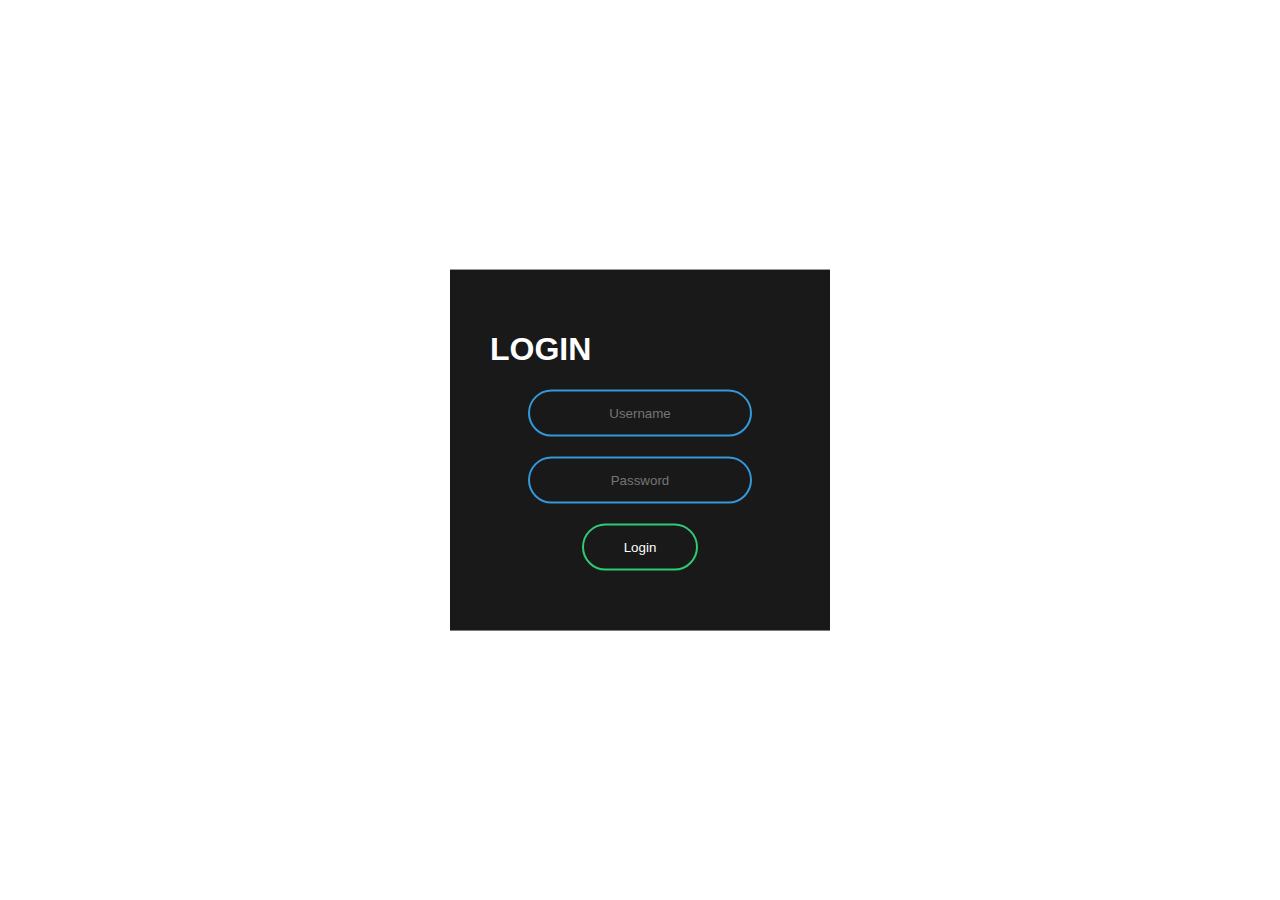
==== index.html @ 64c3e12f "Add files via upload" ====
<!DOCTYPE html>
<html lang="en" dir="ltr">
  <head>
    <meta charset="utf-8" />
    <title>LOGIN FORM</title>
    <link rel="stylesheet" type="text/css" href="style.css" />
    <link
      rel="stylesheet"
      href="https://cdnjs.cloudflare.com/ajax/libs/animate.css/4.1.1/animate.min.css"
    />
  </head>
  <body>
    <form class="box" action="index.html" method="post">
      <h1 class="" animate__animated animate__swing>Login</h1>
      <input type="Text" name="" placeholder="Username" />
      <input type="Password" name="" placeholder="Password" />
      <input type="Submit" name="" value="Login" />
    </form>
  </body>
</html>
---- style.css ----
body {
  margin: 0;
  padding: 0;
  font-family: sans-serif;
  background: url("https://images.unsplash.com/photo-1482015527294-7c8203fc9828?ixlib=rb-1.2.1&ixid=eyJhcHBfaWQiOjEyMDd9&auto=format&fit=crop&w=1350&q=80");
  background-repeat: no-repeat;
  background-attachment: fixed;
  background-position: center;
}
.box {
  width: 300px;
  padding: 40px;
  position: absolute;
  top: 50%;
  left: 50%;
  transform: translate(-50%, -50%);
  background: #191919;
  opacity: 1.0;
  color: white;
  text-transform: uppercase;
  font-weight: 500;
}
.box input[type="text"],
.box input[type="password"] {
  border: 0;
  background: none;
  display: block;
  margin: 20px auto;
  text-align: center;
  border: 2px solid #3498db;
  padding: 14px 10px;
  width: 200px;
  outline: none;
  color: white;
  border-radius: 24px;

  transition: 0.25s;
}
.box input[type="text"]:focus,
.box input[type="password"]:focus {
  width: 280px;
  border-color: #2ecc71;
}
.box input[type="submit"] {
  border: 0;
  background: none;
  display: block;
  margin: 20px auto;
  text-align: center;
  border: 2px solid #2ecc71;
  padding: 14px 40px;
  outline: none;
  color: white;
  border-radius: 24px;
  transition: 0.25s;
  cursor: pointer;
}
.box input[type="submit"]:hover {
  background: #2ecc71;
}
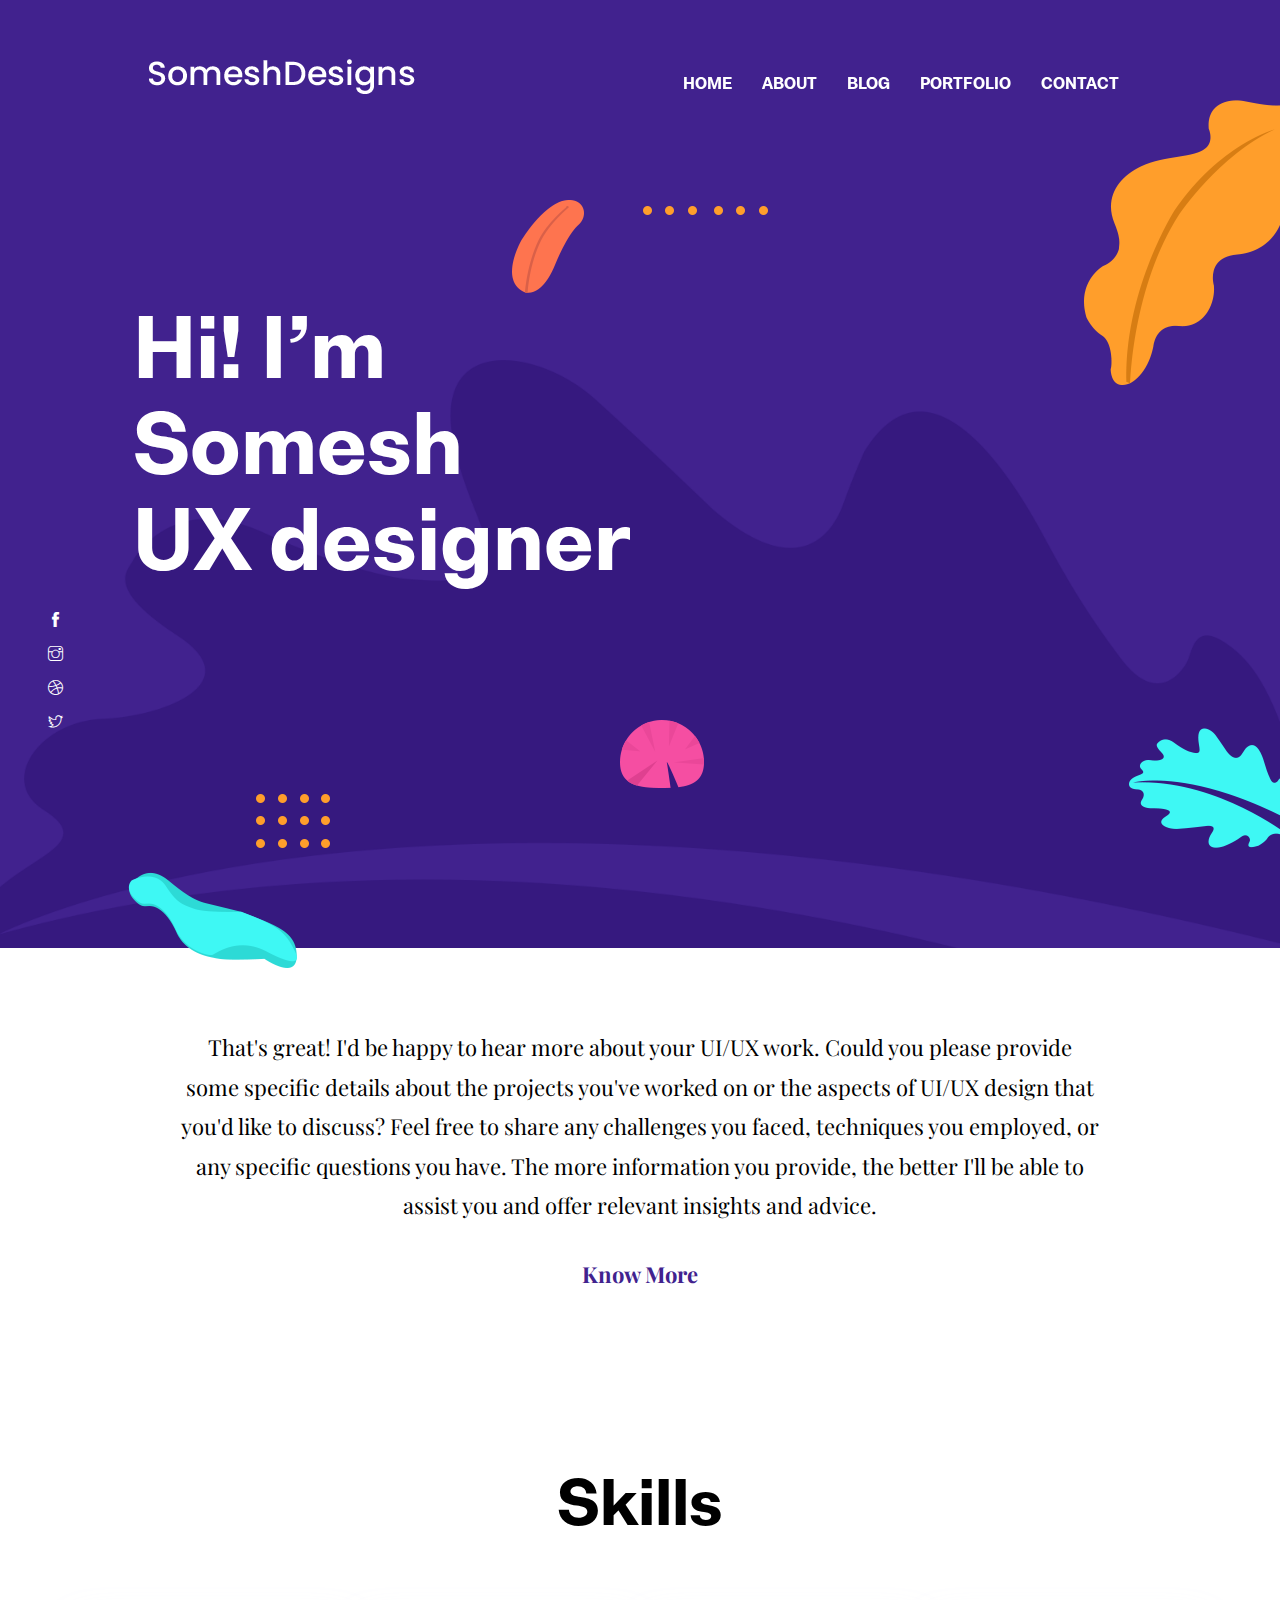
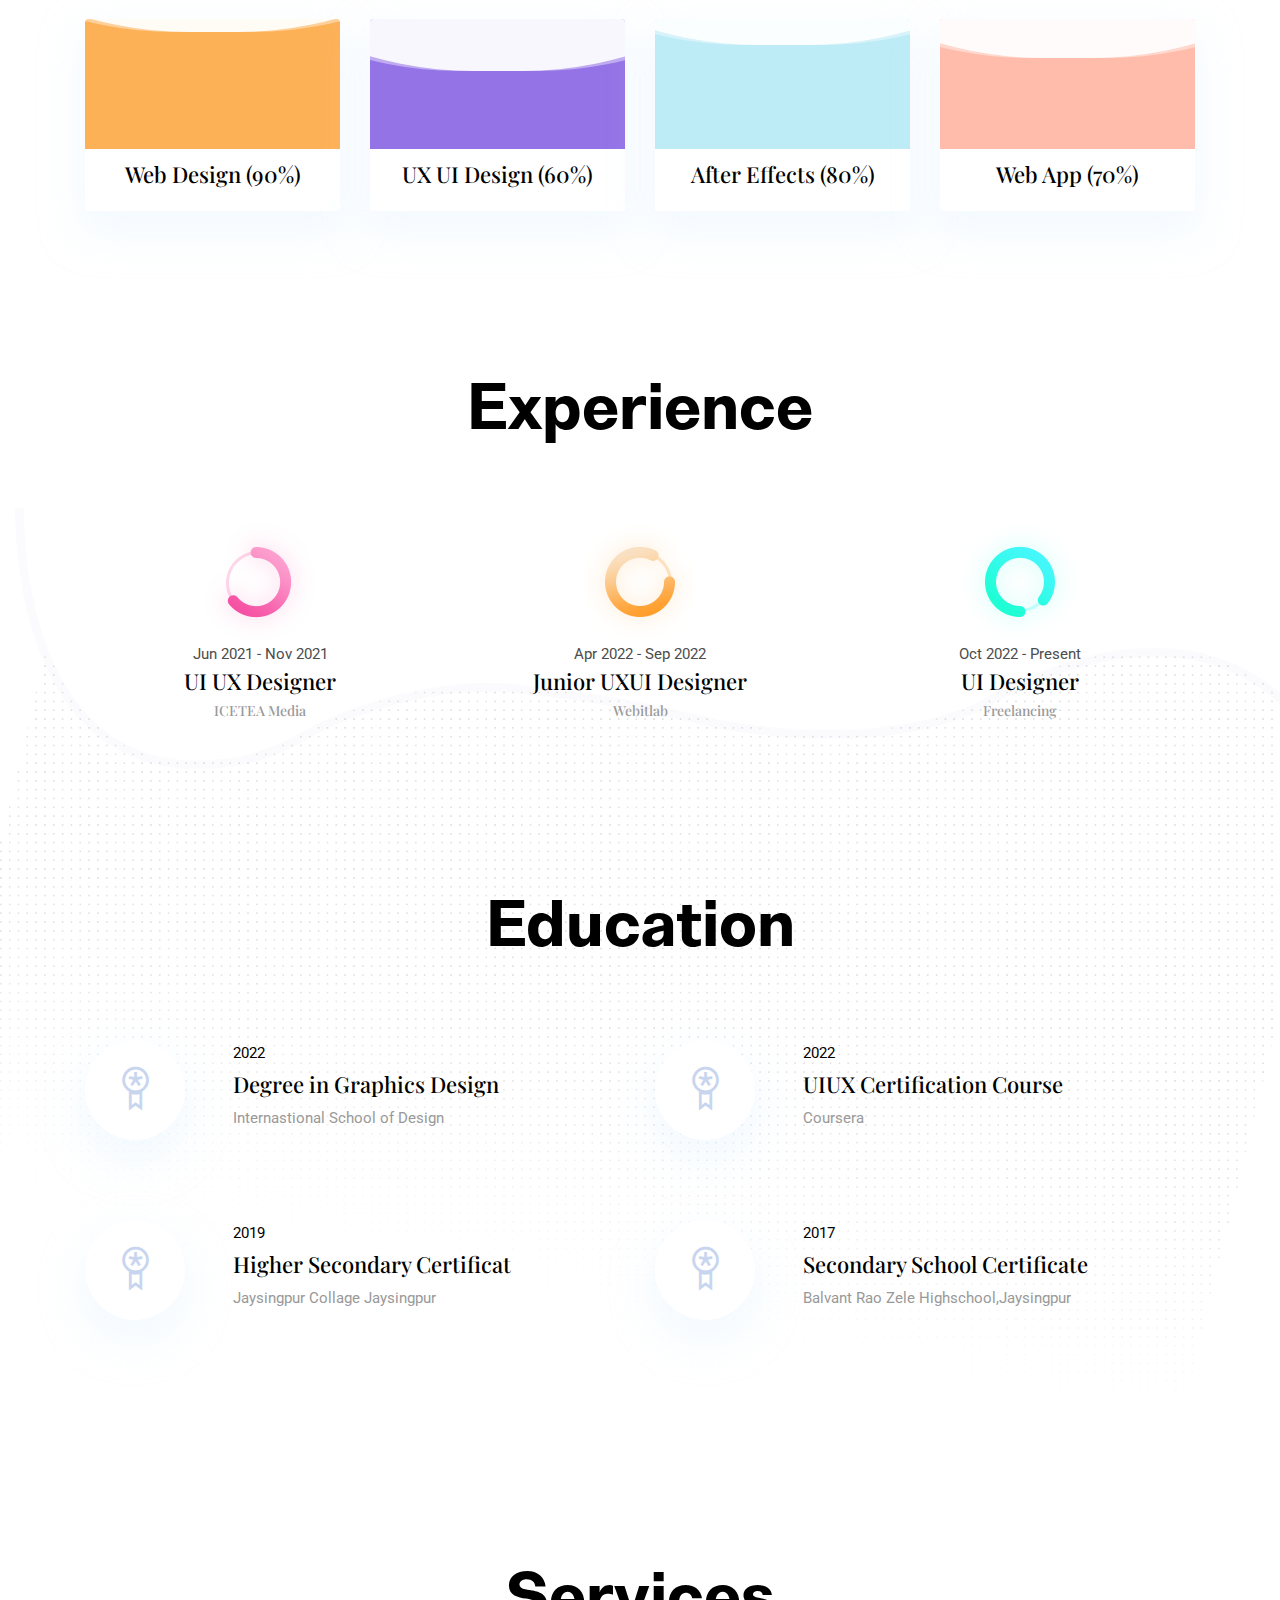
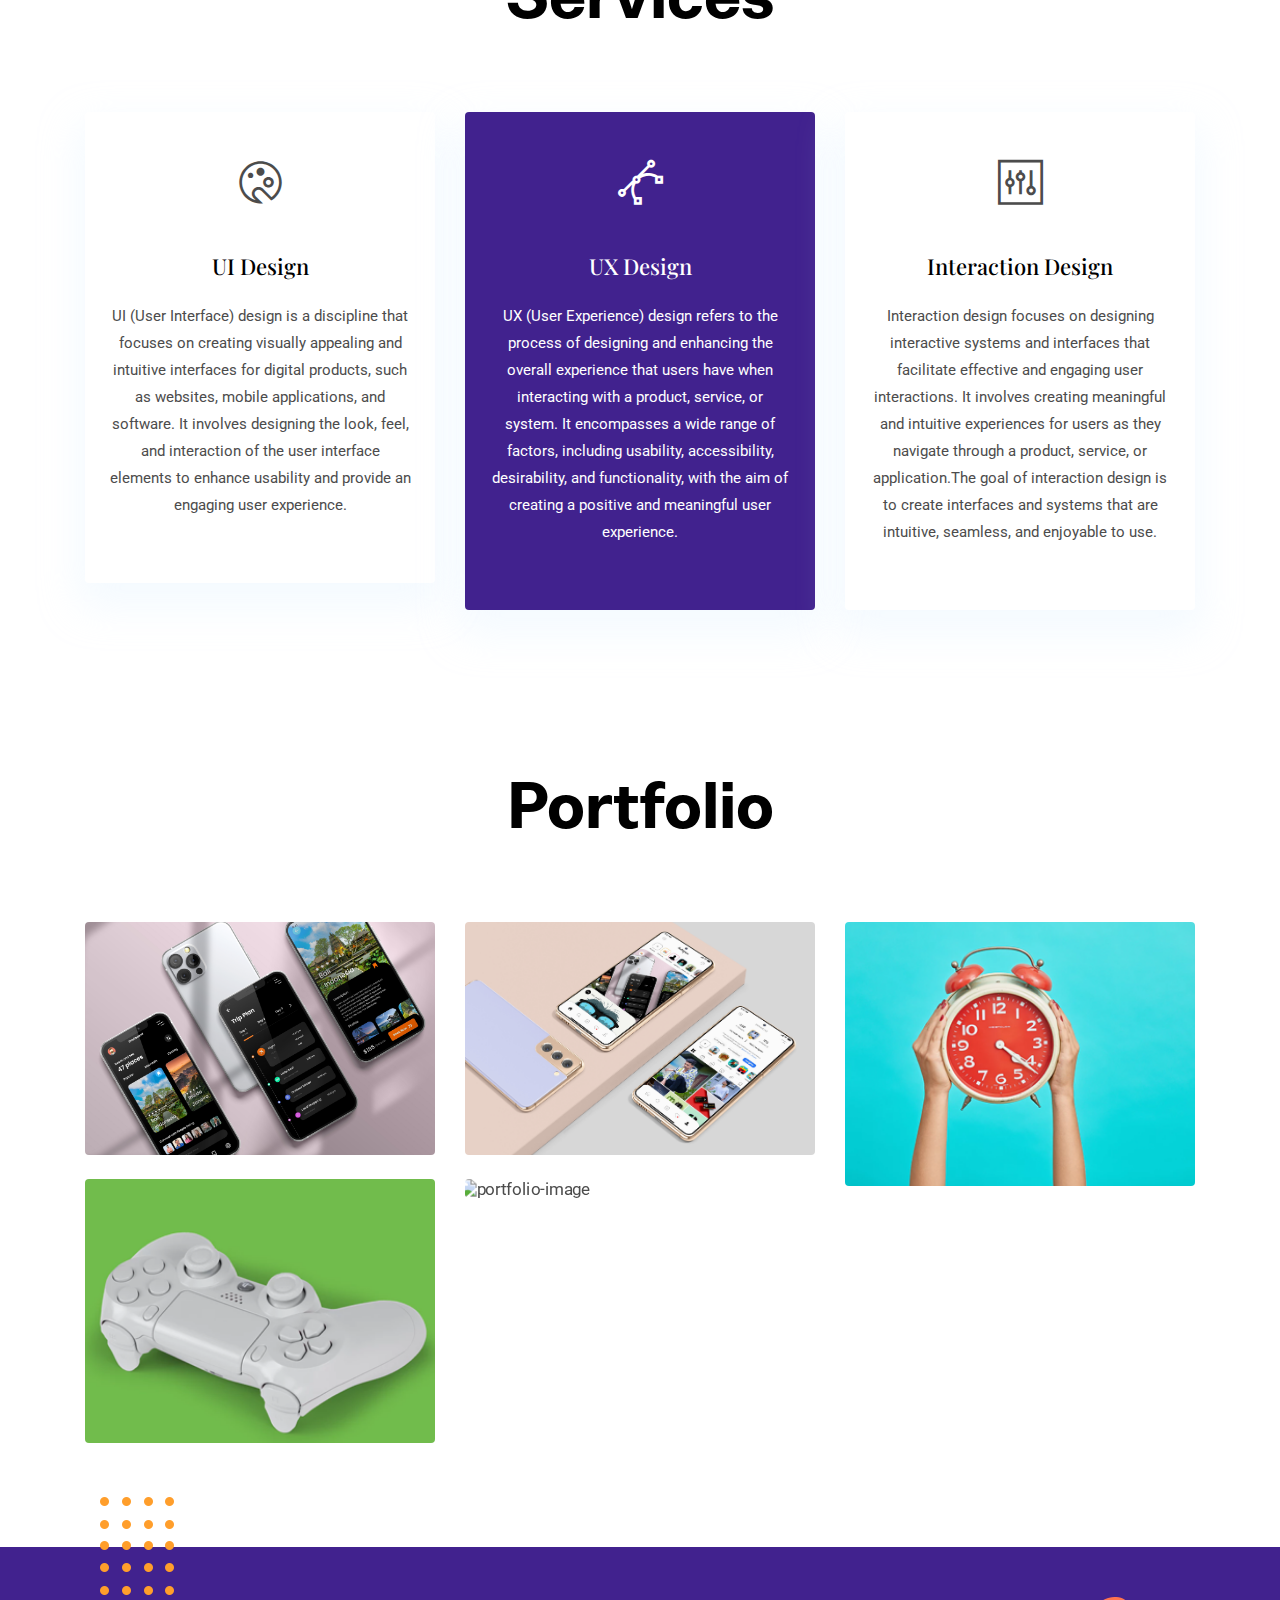
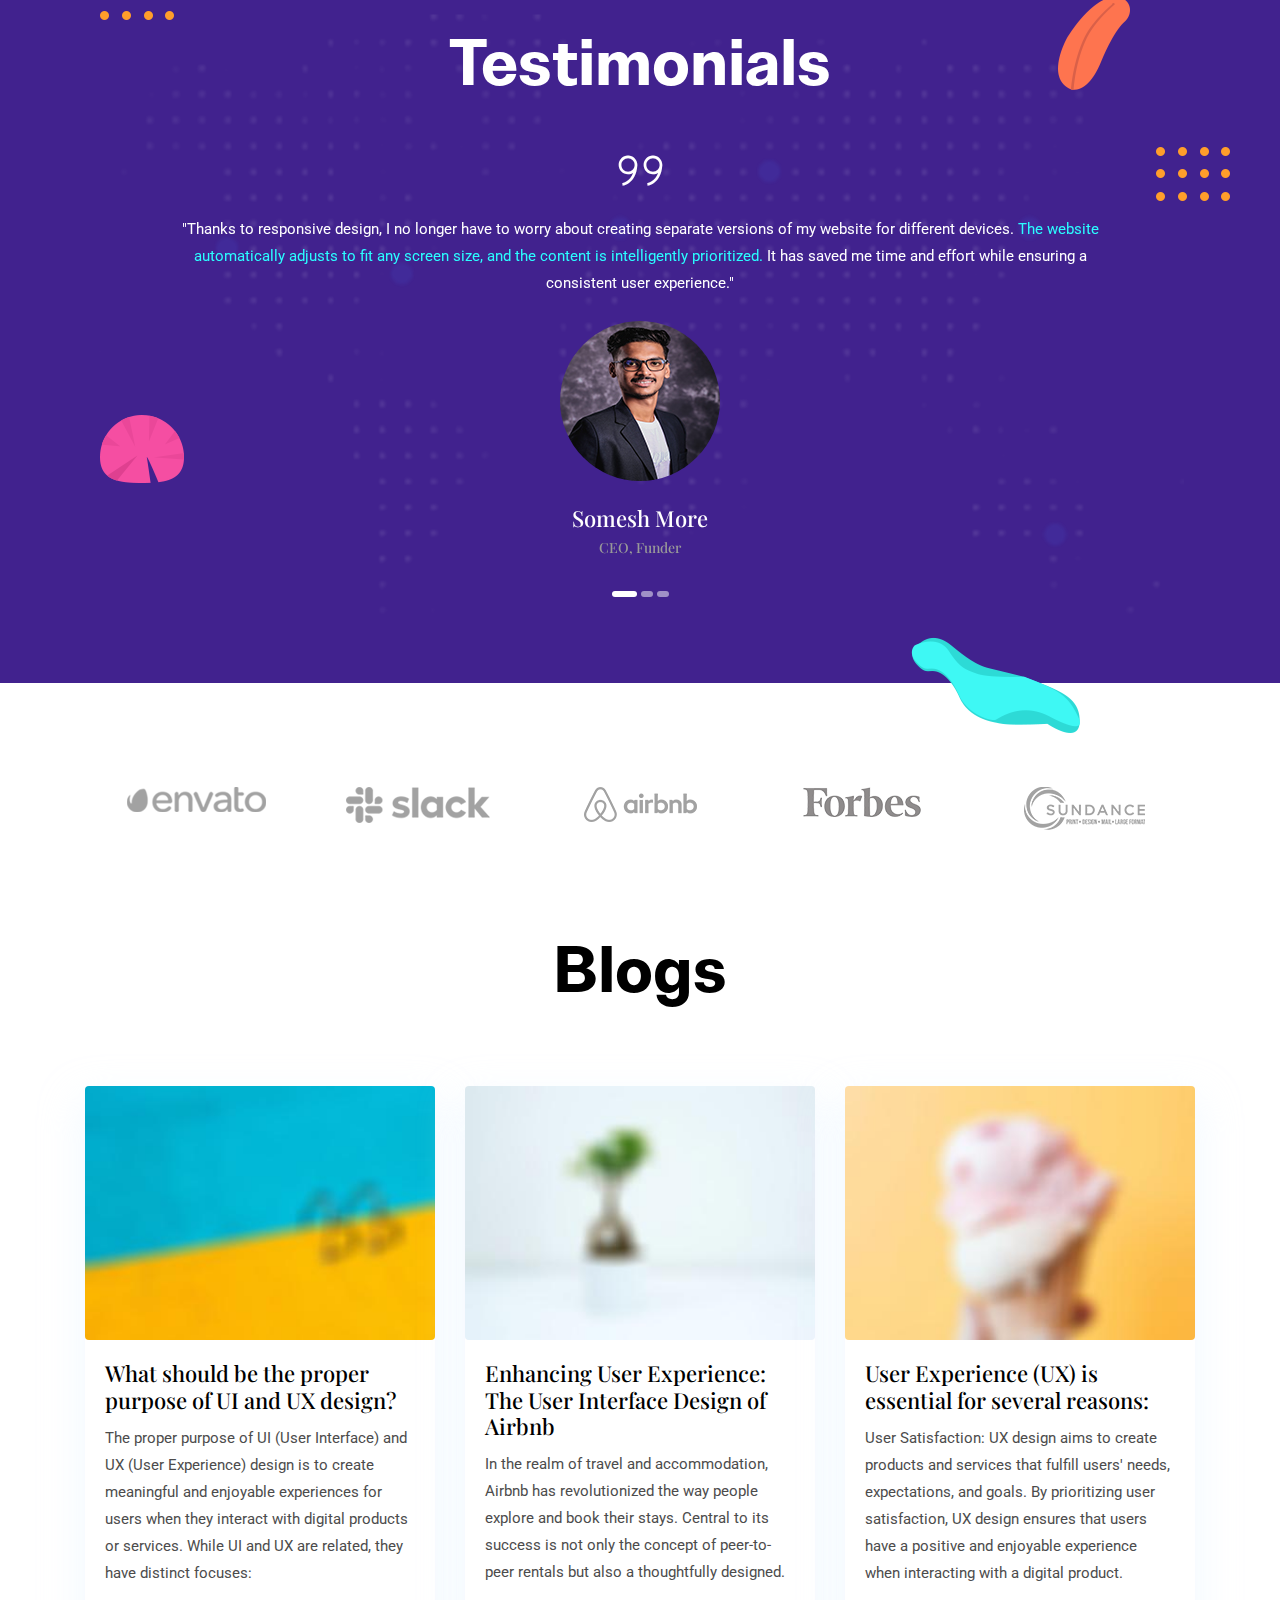
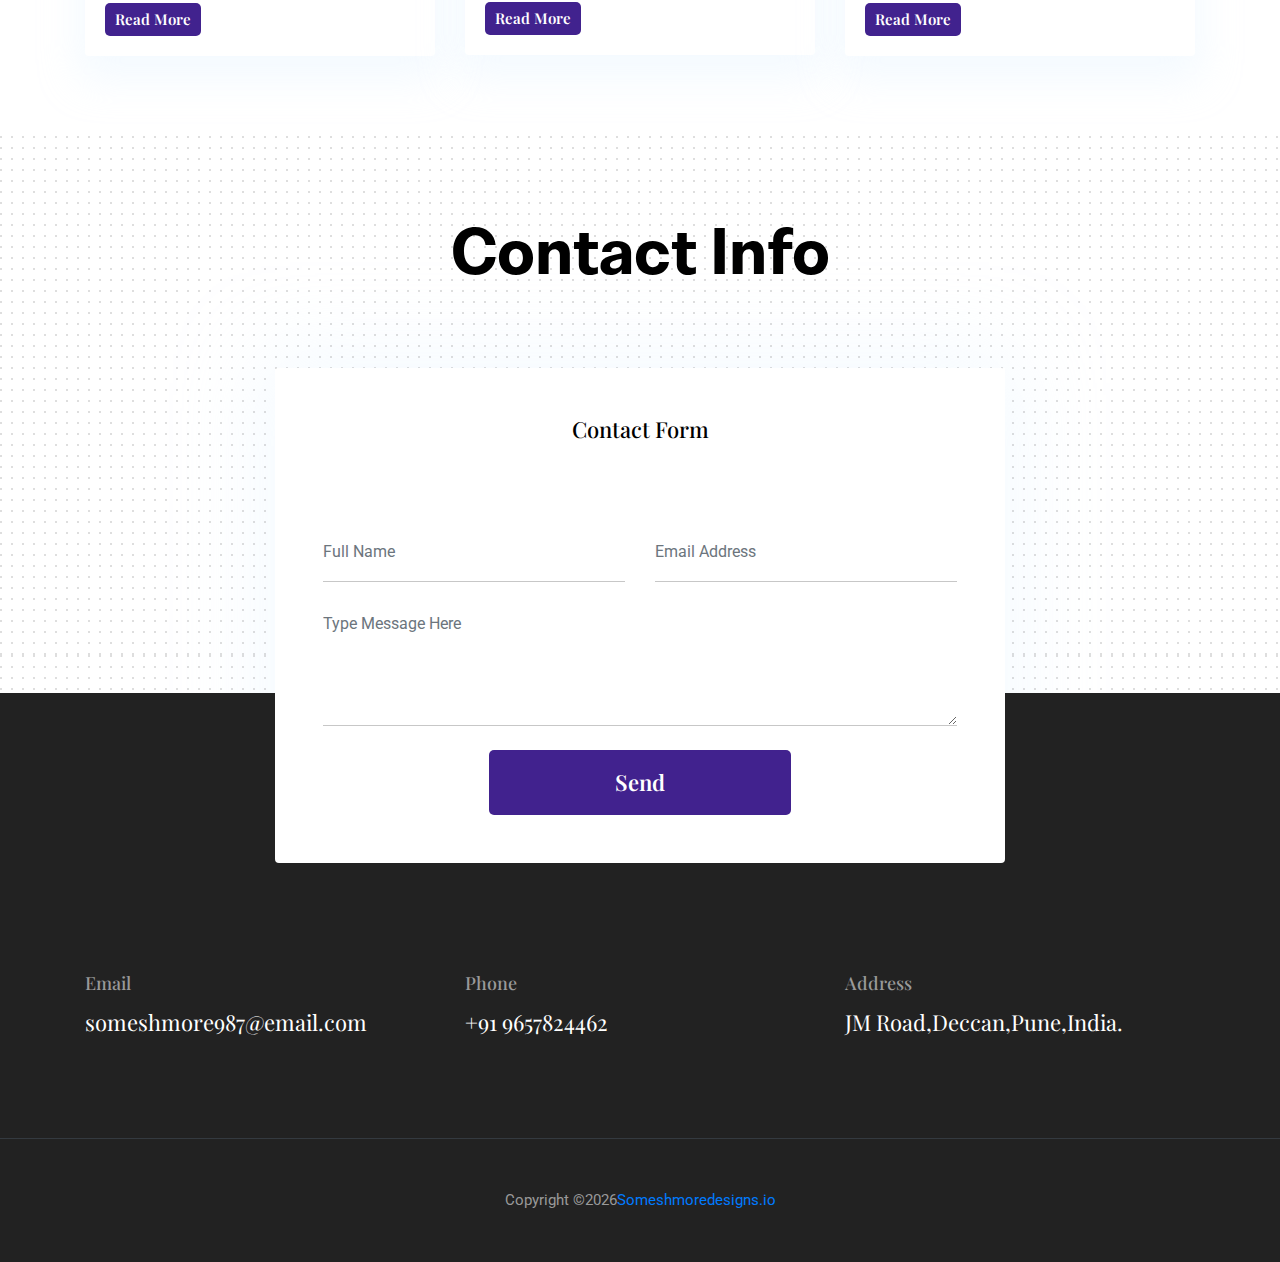
==== commit 85ab1211: "Add files via upload" ====
--- a/index.html
+++ b/index.html
@@ -1,20 +1,583 @@
-<!DOCTYPE html>
-<html lang="en" dir="ltr">
-  <head>
-    <meta charset="utf-8" />
-    <title>LOGIN FORM</title>
-    <link rel="stylesheet" type="text/css" href="style.css" />
-    <link
-      rel="stylesheet"
-      href="https://cdnjs.cloudflare.com/ajax/libs/animate.css/4.1.1/animate.min.css"
-    />
-  </head>
-  <body>
-    <form class="box" action="index.html" method="post">
-      <h1 class="" animate__animated animate__swing>Login</h1>
-      <input type="Text" name="" placeholder="Username" />
-      <input type="Password" name="" placeholder="Password" />
-      <input type="Submit" name="" value="Login" />
-    </form>
-  </body>
-</html>
+<!DOCTYPE html>
+<html lang="zxx">
+
+<head>
+  <meta charset="utf-8">
+  <title>Portfolio Template</title>
+
+  <!-- mobile responsive meta -->
+  <meta name="viewport" content="width=device-width, initial-scale=1">
+  <meta name="viewport" content="width=device-width, initial-scale=1, maximum-scale=1">
+  
+  <!-- ** Plugins Needed for the Project ** -->
+  <!-- Bootstrap -->
+  <link rel="stylesheet" href="plugins/bootstrap/bootstrap.min.css">
+  <!-- slick slider -->
+  <link rel="stylesheet" href="plugins/slick/slick.css">
+  <!-- themefy-icon -->
+  <link rel="stylesheet" href="plugins/themify-icons/themify-icons.css">
+
+  <!-- Main Stylesheet -->
+  <link href="css/style.css" rel="stylesheet">
+  
+  <!--Favicon-->
+  <link rel="shortcut icon" href="images/favicon.ico" type="image/x-icon">
+  <link rel="icon" href="images/favicon.ico" type="image/x-icon">
+
+</head>
+
+<body>
+  
+
+<header class="navigation fixed-top">
+  <nav class="navbar navbar-expand-lg navbar-dark">
+    <a class="navbar-brand font-tertiary h3" href="index.html"><img src="images/logo.png" alt="Myself"></a>
+    <button class="navbar-toggler" type="button" data-toggle="collapse" data-target="#navigation"
+      aria-controls="navigation" aria-expanded="false" aria-label="Toggle navigation">
+      <span class="navbar-toggler-icon"></span>
+    </button>
+
+    <div class="collapse navbar-collapse text-center" id="navigation">
+      <ul class="navbar-nav ml-auto">
+        <li class="nav-item active">
+          <a class="nav-link" href="index.html">Home</a>
+        </li>
+        <li class="nav-item">
+          <a class="nav-link" href="about.html">about</a>
+        </li>
+        <li class="nav-item">
+          <a class="nav-link" href="blog.html">Blog</a>
+        </li>
+        <li class="nav-item">
+          <a class="nav-link" href="portfolio.html">Portfolio</a>
+        </li>
+        <li class="nav-item">
+          <a class="nav-link" href="contact.html">Contact</a>
+        </li>
+      </ul>
+    </div>
+  </nav>
+</header>
+
+<!-- hero area -->
+<section class="hero-area bg-primary" id="parallax">
+  <div class="container">
+    <div class="row">
+      <div class="col-lg-11 mx-auto">
+        <h1 class="text-white font-tertiary">Hi! I’m <br> Somesh <br> UX designer</h1>
+      </div>
+    </div>
+  </div>
+  <div class="layer-bg w-100">
+    <img class="img-fluid w-100" src="images/illustrations/leaf-bg.png" alt="bg-shape">
+  </div>
+  <div class="layer" id="l2">
+    <img src="images/illustrations/dots-cyan.png" alt="bg-shape">
+  </div>
+  <div class="layer" id="l3">
+    <img src="images/illustrations/leaf-orange.png" alt="bg-shape">
+  </div>
+  <div class="layer" id="l4">
+    <img src="images/illustrations/dots-orange.png" alt="bg-shape">
+  </div>
+  <div class="layer" id="l5">
+    <img src="images/illustrations/leaf-yellow.png" alt="bg-shape">
+  </div>
+  <div class="layer" id="l6">
+    <img src="images/illustrations/leaf-cyan.png" alt="bg-shape">
+  </div>
+  <div class="layer" id="l7">
+    <img src="images/illustrations/dots-group-orange.png" alt="bg-shape">
+  </div>
+  <div class="layer" id="l8">
+    <img src="images/illustrations/leaf-pink-round.png" alt="bg-shape">
+  </div>
+  <div class="layer" id="l9">
+    <img src="images/illustrations/leaf-cyan-2.png" alt="bg-shape">
+  </div>
+  <!-- social icon -->
+  <ul class="list-unstyled ml-5 mt-3 position-relative zindex-1">
+    <li class="mb-3"><a class="text-white" href="#"><i class="ti-facebook"></i></a></li>
+    <li class="mb-3"><a class="text-white" href="#"><i class="ti-instagram"></i></a></li>
+    <li class="mb-3"><a class="text-white" href="#"><i class="ti-dribbble"></i></a></li>
+    <li class="mb-3"><a class="text-white" href="#"><i class="ti-twitter"></i></a></li>
+  </ul>
+  <!-- /social icon -->
+</section>
+<!-- /hero area -->
+
+<!-- about -->
+<section class="section">
+  <div class="container">
+    <div class="row">
+      <div class="col-lg-10 mx-auto text-center">
+        <p class="font-secondary paragraph-lg text-dark">That's great! I'd be happy to hear more about your UI/UX work. Could you please provide some specific details about
+          the projects you've worked on or the aspects of UI/UX design that you'd like to discuss? Feel free to share any challenges you faced, techniques you employed, or 
+          any specific questions you have. The more information you provide, the better I'll be able to assist you and offer relevant insights and advice.</p>
+        <a href="about.html" class="btn btn-transparent">know more</a>
+      </div>
+    </div>
+  </div>
+</section>
+<!-- /about -->
+
+<!-- skills -->
+<section class="section">
+  <div class="container">
+    <div class="row">
+      <div class="col-lg-12 text-center">
+        <h2 class="section-title">Skills</h2>
+      </div>
+      <div class="col-lg-3 col-sm-6 mb-4 mb-lg-0">
+        <div class="card shadow text-center">
+          <div class="position-relative rounded-top progress-wrapper" data-color="#fdb157">
+            <div class="wave" data-progress="90%"></div>
+          </div>
+          <div class="card-footer bg-white">
+            <h4 class="card-title">Web Design (90%)</h4>
+          </div>
+        </div>
+      </div>
+      <div class="col-lg-3 col-sm-6 mb-4 mb-lg-0">
+        <div class="card shadow text-center">
+          <div class="position-relative rounded-top progress-wrapper" data-color="#9473e6">
+            <div class="wave" data-progress="60%"></div>
+          </div>
+          <div class="card-footer bg-white">
+            <h4 class="card-title">UX UI Design (60%)</h4>
+          </div>
+        </div>
+      </div>
+      <div class="col-lg-3 col-sm-6 mb-4 mb-lg-0">
+        <div class="card shadow text-center">
+          <div class="position-relative rounded-top progress-wrapper" data-color="#bdecf6">
+            <div class="wave" data-progress="80%"></div>
+          </div>
+          <div class="card-footer bg-white">
+            <h4 class="card-title">After Effects (80%)</h4>
+          </div>
+        </div>
+      </div>
+      <div class="col-lg-3 col-sm-6 mb-4 mb-lg-0">
+        <div class="card shadow text-center">
+          <div class="position-relative rounded-top progress-wrapper" data-color="#ffbcaa">
+            <div class="wave" data-progress="70%"></div>
+          </div>
+          <div class="card-footer bg-white">
+            <h4 class="card-title">Web App (70%)</h4>
+          </div>
+        </div>
+      </div>
+    </div>
+  </div>
+</section>
+<!-- /skills -->
+
+<!-- experience -->
+<section class="section">
+  <div class="container">
+    <div class="row justify-content-around">
+      <div class="col-lg-12 text-center">
+        <h2 class="section-title">Experience</h2>
+      </div>
+      <div class="col-lg-3 col-md-4 text-center">
+        <img src="images/experience/icon-1.png" alt="icon">
+        <p class="mb-0">Jun 2021 - Nov 2021</p>
+        <h4>UI UX Designer</h4>
+        <h6 class="text-light">ICETEA Media</h6>
+      </div>
+      <div class="col-lg-3 col-md-4 text-center">
+        <img src="images/experience/icon-2.png" alt="icon">
+        <p class="mb-0">Apr 2022 - Sep 2022</p>
+        <h4>Junior UXUI Designer</h4>
+        <h6 class="text-light">Webitlab</h6>
+      </div>
+      <div class="col-lg-3 col-md-4 text-center">
+        <img src="images/experience/icon-3.png" alt="icon">
+        <p class="mb-0">Oct 2022 - Present</p>
+        <h4>UI Designer</h4>
+        <h6 class="text-light">Freelancing</h6>
+      </div>
+    </div>
+  </div>
+</section>
+<!-- ./experience -->
+
+<!-- education -->
+<section class="section position-relative">
+  <div class="container">
+    <div class="row">
+      <div class="col-lg-12 text-center">
+        <h2 class="section-title">Education</h2>
+      </div>
+      <div class="col-lg-6 col-md-6 mb-80">
+        <div class="d-flex">
+          <div class="mr-lg-5 mr-3">
+            <i class="ti-medall icon icon-light icon-bg bg-white shadow rounded-circle d-block"></i>
+          </div>
+          <div>
+            <p class="text-dark mb-1">2022</p>
+            <h4>Degree in Graphics Design</h4>
+            <p class="mb-0 text-light">Internastional School of Design</p>
+          </div>
+        </div>
+      </div>
+      <div class="col-lg-6 col-md-6 mb-80">
+        <div class="d-flex">
+          <div class="mr-lg-5 mr-3">
+            <i class="ti-medall icon icon-light icon-bg bg-white shadow rounded-circle d-block"></i>
+          </div>
+          <div>
+            <p class="text-dark mb-1">2022</p>
+            <h4>UIUX Certification Course </h4>
+            <p class="mb-0 text-light">Coursera</p>
+          </div>
+        </div>
+      </div>
+      <div class="col-lg-6 col-md-6 mb-80">
+        <div class="d-flex">
+          <div class="mr-lg-5 mr-3">
+            <i class="ti-medall icon icon-light icon-bg bg-white shadow rounded-circle d-block"></i>
+          </div>
+          <div>
+            <p class="text-dark mb-1">2019</p>
+            <h4>Higher Secondary Certificat</h4>
+            <p class="mb-0 text-light">Jaysingpur Collage Jaysingpur</p>
+          </div>
+        </div>
+      </div>
+      <div class="col-lg-6 col-md-6 mb-80">
+        <div class="d-flex">
+          <div class="mr-lg-5 mr-3">
+            <i class="ti-medall icon icon-light icon-bg bg-white shadow rounded-circle d-block"></i>
+          </div>
+          <div>
+            <p class="text-dark mb-1">2017</p>
+            <h4>Secondary School Certificate</h4>
+            <p class="mb-0 text-light">Balvant Rao Zele Highschool,Jaysingpur</p>
+          </div>
+        </div>
+      </div>
+    </div>
+  </div>
+  <!-- bg image -->
+  <img class="img-fluid edu-bg-image w-100" src="images/backgrounds/education-bg.png" alt="bg-image">
+</section>
+<!-- /education -->
+
+<!-- services -->
+<section class="section">
+  <div class="container">
+    <div class="row">
+      <div class="col-12 text-center">
+        <h2 class="section-title">Services</h2>
+      </div>
+      <div class="col-md-4 mb-4 mb-md-0">
+        <div class="card hover-shadow shadow">
+          <div class="card-body text-center px-4 py-5">
+            <i class="ti-palette icon mb-5 d-inline-block"></i>
+            <h4 class="mb-4">UI Design</h4>
+            <p>UI (User Interface) design is a discipline that focuses on creating visually appealing and intuitive
+              interfaces for digital products, such as websites, mobile applications, and software. It involves designing 
+              the look, feel, and interaction of the user interface elements to enhance usability and provide an engaging user experience.</p>
+          </div>
+        </div>
+      </div>
+      <div class="col-md-4 mb-4 mb-md-0">
+        <div class="card active-bg-primary hover-shadow shadow">
+          <div class="card-body text-center px-4 py-5">
+            <i class="ti-vector icon mb-5 d-inline-block"></i>
+            <h4 class="mb-4">UX Design</h4>
+            <p>UX (User Experience) design refers to the process of designing and enhancing the overall experience that users have when interacting with 
+              a product, service, or system. It encompasses a wide range of factors, including usability, accessibility, desirability, and functionality, 
+              with the aim of creating a positive and meaningful user experience.</p>
+          </div>
+        </div>
+      </div>
+      <div class="col-md-4 mb-4 mb-md-0">
+        <div class="card hover-shadow shadow">
+          <div class="card-body text-center px-4 py-5">
+            <i class="ti-panel icon mb-5 d-inline-block"></i>
+            <h4 class="mb-4">Interaction Design</h4>
+            <p>Interaction design focuses on designing interactive systems and interfaces that facilitate effective and engaging user interactions. 
+              It involves creating meaningful and intuitive experiences for users as they navigate through a product, service, or application.The goal of 
+              interaction design is to create interfaces and systems that are intuitive, seamless, and enjoyable to use.</p>
+          </div>
+        </div>
+      </div>
+    </div>
+  </div>
+</section>
+<!-- /services -->
+
+<!-- portfolio -->
+<section class="section">
+  <div class="container">
+    <div class="row">
+      <div class="col-12 text-center">
+        <h2 class="section-title">Portfolio</h2>
+      </div>
+    </div>
+    <div class="row shuffle-wrapper">
+      <div class="col-lg-4 col-6 mb-4 shuffle-item">
+        <div class="position-relative rounded hover-wrapper">
+          <img src="images/portfolio/1.jpg" alt="portfolio-image" class="img-fluid rounded w-100">
+          <div class="hover-overlay">
+            <div class="hover-content">
+              <a class="btn btn-light btn-sm" href="project-single.html">view project</a>
+            </div>
+          </div>
+        </div>
+      </div>
+      <div class="col-lg-4 col-6 mb-4 shuffle-item">
+        <div class="position-relative rounded hover-wrapper">
+          <img src="images/portfolio/2.jpg" alt="portfolio-image" class="img-fluid rounded w-100">
+          <div class="hover-overlay">
+            <div class="hover-content">
+              <a class="btn btn-light btn-sm" href="project-single.html">view project</a>
+            </div>
+          </div>
+        </div>
+      </div>
+      <div class="col-lg-4 col-6 mb-4 shuffle-item">
+        <div class="position-relative rounded hover-wrapper">
+          <img src="images/portfolio/item-3.png" alt="portfolio-image" class="img-fluid rounded w-100">
+          <div class="hover-overlay">
+            <div class="hover-content">
+              <a class="btn btn-light btn-sm" href="project-single.html">view project</a>
+            </div>
+          </div>
+        </div>
+      </div>
+      <div class="col-lg-4 col-6 mb-4 shuffle-item">
+        <div class="position-relative rounded hover-wrapper">
+          <img src="images/portfolio/item-4.png" alt="portfolio-image" class="img-fluid rounded w-100">
+          <div class="hover-overlay">
+            <div class="hover-content">
+              <a class="btn btn-light btn-sm" href="project-single.html">view project</a>
+            </div>
+          </div>
+        </div>
+      </div>
+      <div class="col-lg-4 col-6 mb-4 shuffle-item">
+        <div class="position-relative rounded hover-wrapper">
+          <img src="images/portfolio/5.jpg" alt="portfolio-image" class="img-fluid rounded w-100">
+          <div class="hover-overlay">
+            <div class="hover-content">
+              <a class="btn btn-light btn-sm" href="project-single.html">view project</a>
+            </div>
+          </div>
+        </div>
+      </div>
+    </div>
+  </div>
+</section>
+<!-- /portfolio -->
+
+<!-- testimonial -->
+<section class="section bg-primary position-relative testimonial-bg-shapes">
+  <div class="container">
+    <div class="row">
+      <div class="col-12 text-center">
+        <h2 class="section-title text-white mb-5">Testimonials</h2>
+      </div>
+      <div class="col-lg-10 mx-auto testimonial-slider">
+        <!-- slider-item -->
+        <div class="text-center testimonial-content">
+          <i class="ti-quote-right text-white icon mb-4 d-inline-block"></i>
+          <p class="text-white mb-4">"Thanks to responsive design, I no longer have to worry about creating separate versions of my website for different devices. <strong>The website
+            automatically adjusts to fit any screen size, and the content is intelligently prioritized.</strong> It has saved me time and effort while ensuring a consistent user experience."</p>
+          <img class="img-fluid rounded-circle mb-4 d-inline-block" src="images/testimonial/123.jpg"
+            alt="client-image">
+          <h4 class="text-white">Somesh More</h4>
+          <h6 class="text-light mb-4">CEO, Funder</h6>
+        </div>
+        <!-- slider-item -->
+        <div class="text-center testimonial-content">
+          <i class="ti-quote-right text-white icon mb-4 d-inline-block"></i>
+          <p class="text-white mb-4">"Thanks to responsive design, I no longer have to worry about creating separate versions of my website for different devices.
+             <strong>The website
+              automatically adjusts to fit any screen size, and the content is intelligently prioritized.</strong> It has saved me time and effort while ensuring a
+              consistent user experience."</p>
+          <img class="img-fluid rounded-circle mb-4 d-inline-block" src="images/testimonial/123.jpg"
+            alt="client-image">
+          <h4 class="text-white">Somesh More</h4>
+          <h6 class="text-light mb-4">CEO, Funder</h6>
+        </div>
+        <!-- slider-item -->
+        <div class="text-center testimonial-content">
+          <i class="ti-quote-right text-white icon mb-4 d-inline-block"></i>
+          <p class="text-white mb-4">"Thanks to responsive design, I no longer have to worry about creating separate versions of my website for different devices. 
+            <strong>The website
+              automatically adjusts to fit any screen size, and the content is intelligently prioritized.</strong>It has saved me time and effort while ensuring a
+              consistent user experience."</p>
+          <img class="img-fluid rounded-circle mb-4 d-inline-block" src="images/testimonial/123.jpg"
+            alt="client-image">
+          <h4 class="text-white">Somesh More</h4>
+          <h6 class="text-light mb-4">CEO, Funder</h6>
+        </div>
+      </div>
+    </div>
+  </div>
+  <!-- bg shapes -->
+  <img src="images/backgrounds/map.png" alt="map" class="img-fluid bg-map">
+  <img src="images/illustrations/dots-group-v.png" alt="bg-shape" class="img-fluid bg-shape-1">
+  <img src="images/illustrations/leaf-orange.png" alt="bg-shape" class="img-fluid bg-shape-2">
+  <img src="images/illustrations/dots-group-sm.png" alt="bg-shape" class="img-fluid bg-shape-3">
+  <img src="images/illustrations/leaf-pink-round.png" alt="bg-shape" class="img-fluid bg-shape-4">
+  <img src="images/illustrations/leaf-cyan.png" alt="bg-shape" class="img-fluid bg-shape-5">
+</section>
+<!-- /testimonial -->
+
+<!-- client logo slider -->
+<section class="section pb-0">
+  <div class="container">
+    <div class="client-logo-slider d-flex align-items-center">
+      <a href="#" class="text-center d-block outline-0 p-4"><img class="d-unset img-fluid"
+          src="images/clients-logo/client-logo-1.png" alt="client-logo"></a>
+      <a href="#" class="text-center d-block outline-0 p-4"><img class="d-unset img-fluid"
+          src="images/clients-logo/client-logo-2.png" alt="client-logo"></a>
+      <a href="#" class="text-center d-block outline-0 p-4"><img class="d-unset img-fluid"
+          src="images/clients-logo/client-logo-3.png" alt="client-logo"></a>
+      <a href="#" class="text-center d-block outline-0 p-4"><img class="d-unset img-fluid"
+          src="images/clients-logo/client-logo-4.png" alt="client-logo"></a>
+      <a href="#" class="text-center d-block outline-0 p-4"><img class="d-unset img-fluid"
+          src="images/clients-logo/client-logo-5.png" alt="client-logo"></a>
+      <a href="#" class="text-center d-block outline-0 p-4"><img class="d-unset img-fluid"
+          src="images/clients-logo/client-logo-1.png" alt="client-logo"></a>
+      <a href="#" class="text-center d-block outline-0 p-4"><img class="d-unset img-fluid"
+          src="images/clients-logo/client-logo-2.png" alt="client-logo"></a>
+      <a href="#" class="text-center d-block outline-0 p-4"><img class="d-unset img-fluid"
+          src="images/clients-logo/client-logo-3.png" alt="client-logo"></a>
+      <a href="#" class="text-center d-block outline-0 p-4"><img class="d-unset img-fluid"
+          src="images/clients-logo/client-logo-4.png" alt="client-logo"></a>
+      <a href="#" class="text-center d-block outline-0 p-4"><img class="d-unset img-fluid"
+          src="images/clients-logo/client-logo-5.png" alt="client-logo"></a>
+    </div>
+  </div>
+</section>
+<!-- /client logo slider -->
+
+<!-- blog -->
+<section class="section">
+  <div class="container">
+    <div class="row">
+      <div class="col-12 text-center">
+        <h2 class="section-title">Blogs</h2>
+      </div>
+      <div class="col-lg-4 col-sm-6 mb-4 mb-lg-0">
+        <article class="card shadow">
+          <img class="rounded card-img-top" src="images/blog/post-3.jpg" alt="post-thumb">
+          <div class="card-body">
+            <h4 class="card-title"><a class="text-dark" href="blog-single.html">What should be the proper purpose of UI and UX design?</a>
+            </h4>
+            <p class="cars-text">The proper purpose of UI (User Interface) and UX (User Experience) design is to create meaningful and enjoyable
+              experiences for users when they interact with digital products or services. While UI and UX are related, they have distinct focuses:</p>
+            <a href="blog-single.html" class="btn btn-xs btn-primary">Read More</a>
+          </div>
+        </article>
+      </div>
+      <div class="col-lg-4 col-sm-6 mb-4 mb-lg-0">
+        <article class="card shadow">
+          <img class="rounded card-img-top" src="images/blog/post-4.jpg" alt="post-thumb">
+          <div class="card-body">
+            <h4 class="card-title"><a class="text-dark" href="blog-single.html">Enhancing User Experience: The User Interface Design of Airbnb</a>
+            </h4>
+            <p class="cars-text">In the realm of travel and accommodation, Airbnb has revolutionized the way people explore and book their stays.
+              Central to its success is not only the concept of peer-to-peer rentals but also a thoughtfully designed.</p>
+            <a href="blog-single.html" class="btn btn-xs btn-primary">Read More</a>
+          </div>
+        </article>
+      </div>
+      <div class="col-lg-4 col-sm-6 mb-4 mb-lg-0">
+        <article class="card shadow">
+          <img class="rounded card-img-top" src="images/blog/post-2.jpg" alt="post-thumb">
+          <div class="card-body">
+            <h4 class="card-title"><a class="text-dark" href="blog-single.html">User Experience (UX) is essential for several reasons:</a>
+            </h4>
+            <p class="cars-text">User Satisfaction: UX design aims to create products and services that fulfill users' needs, expectations,
+              and goals. By prioritizing user satisfaction, UX design ensures that users have a positive and enjoyable experience when interacting with a digital product.</p>
+            <a href="blog-single.html" class="btn btn-xs btn-primary">Read More</a>
+          </div>
+        </article>
+      </div>
+    </div>
+  </div>
+</section>
+<!-- /blog -->
+
+<!-- contact -->
+<section class="section section-on-footer" data-background="images/backgrounds/bg-dots.png">
+  <div class="container">
+    <div class="row">
+      <div class="col-12 text-center">
+        <h2 class="section-title">Contact Info</h2>
+      </div>
+      <div class="col-lg-8 mx-auto">
+        <div class="bg-white rounded text-center p-5 shadow-down">
+          <h4 class="mb-80">Contact Form</h4>
+          <form action="#" class="row">
+            <div class="col-md-6">
+              <input type="text" id="name" name="name" placeholder="Full Name" class="form-control px-0 mb-4">
+            </div>
+            <div class="col-md-6">
+              <input type="email" id="email" name="email" placeholder="Email Address" class="form-control px-0 mb-4">
+            </div>
+            <div class="col-12">
+              <textarea name="message" id="message" class="form-control px-0 mb-4"
+                placeholder="Type Message Here"></textarea>
+            </div>
+            <div class="col-lg-6 col-10 mx-auto">
+              <button class="btn btn-primary w-100">send</button>
+            </div>
+          </form>
+        </div>
+      </div>
+    </div>
+  </div>
+</section>
+<!-- /contact -->
+
+<!-- footer -->
+<footer class="bg-dark footer-section">
+  <div class="section">
+    <div class="container">
+      <div class="row">
+        <div class="col-md-4">
+          <h5 class="text-light">Email</h5>
+          <p class="text-white paragraph-lg font-secondary">someshmore987@email.com</p>
+        </div>
+        <div class="col-md-4">
+          <h5 class="text-light">Phone</h5>
+          <p class="text-white paragraph-lg font-secondary">+91 9657824462</p>
+        </div>
+        <div class="col-md-4">
+          <h5 class="text-light">Address</h5>
+          <p class="text-white paragraph-lg font-secondary">JM Road,Deccan,Pune,India.</p>
+        </div>
+      </div>
+    </div>
+  </div>
+  <div class="border-top text-center border-dark py-5">
+    <p class="mb-0 text-light">Copyright ©<script>
+        var CurrentYear = new Date().getFullYear()
+        document.write(CurrentYear)
+      </script><a href="Someshmoredesigns.io">Someshmoredesigns.io</a></p>
+  </div>
+</footer>
+<!-- /footer -->
+
+<!-- jQuery -->
+<script src="plugins/jQuery/jquery.min.js"></script>
+<!-- Bootstrap JS -->
+<script src="plugins/bootstrap/bootstrap.min.js"></script>
+<!-- slick slider -->
+<script src="plugins/slick/slick.min.js"></script>
+<!-- filter -->
+<script src="plugins/shuffle/shuffle.min.js"></script>
+
+<!-- Main Script -->
+<script src="js/script.js"></script>
+
+</body>
+</html>--- a/plugins/themify-icons/themify-icons.css
+++ b/plugins/themify-icons/themify-icons.css
@@ -0,0 +1 @@
+@font-face{font-family:themify;src:url(fonts/themify.eot?-fvbane);src:url(fonts/themify.eot?#iefix-fvbane) format('embedded-opentype'),url(fonts/themify.woff?-fvbane) format('woff'),url(fonts/themify.ttf?-fvbane) format('truetype'),url(fonts/themify.svg?-fvbane#themify) format('svg');font-weight:400;font-style:normal}[class*=" ti-"],[class^=ti-]{font-family:themify;speak:none;font-style:normal;font-weight:400;font-variant:normal;text-transform:none;line-height:1;-webkit-font-smoothing:antialiased;-moz-osx-font-smoothing:grayscale}.ti-wand:before{content:"\e600"}.ti-volume:before{content:"\e601"}.ti-user:before{content:"\e602"}.ti-unlock:before{content:"\e603"}.ti-unlink:before{content:"\e604"}.ti-trash:before{content:"\e605"}.ti-thought:before{content:"\e606"}.ti-target:before{content:"\e607"}.ti-tag:before{content:"\e608"}.ti-tablet:before{content:"\e609"}.ti-star:before{content:"\e60a"}.ti-spray:before{content:"\e60b"}.ti-signal:before{content:"\e60c"}.ti-shopping-cart:before{content:"\e60d"}.ti-shopping-cart-full:before{content:"\e60e"}.ti-settings:before{content:"\e60f"}.ti-search:before{content:"\e610"}.ti-zoom-in:before{content:"\e611"}.ti-zoom-out:before{content:"\e612"}.ti-cut:before{content:"\e613"}.ti-ruler:before{content:"\e614"}.ti-ruler-pencil:before{content:"\e615"}.ti-ruler-alt:before{content:"\e616"}.ti-bookmark:before{content:"\e617"}.ti-bookmark-alt:before{content:"\e618"}.ti-reload:before{content:"\e619"}.ti-plus:before{content:"\e61a"}.ti-pin:before{content:"\e61b"}.ti-pencil:before{content:"\e61c"}.ti-pencil-alt:before{content:"\e61d"}.ti-paint-roller:before{content:"\e61e"}.ti-paint-bucket:before{content:"\e61f"}.ti-na:before{content:"\e620"}.ti-mobile:before{content:"\e621"}.ti-minus:before{content:"\e622"}.ti-medall:before{content:"\e623"}.ti-medall-alt:before{content:"\e624"}.ti-marker:before{content:"\e625"}.ti-marker-alt:before{content:"\e626"}.ti-arrow-up:before{content:"\e627"}.ti-arrow-right:before{content:"\e628"}.ti-arrow-left:before{content:"\e629"}.ti-arrow-down:before{content:"\e62a"}.ti-lock:before{content:"\e62b"}.ti-location-arrow:before{content:"\e62c"}.ti-link:before{content:"\e62d"}.ti-layout:before{content:"\e62e"}.ti-layers:before{content:"\e62f"}.ti-layers-alt:before{content:"\e630"}.ti-key:before{content:"\e631"}.ti-import:before{content:"\e632"}.ti-image:before{content:"\e633"}.ti-heart:before{content:"\e634"}.ti-heart-broken:before{content:"\e635"}.ti-hand-stop:before{content:"\e636"}.ti-hand-open:before{content:"\e637"}.ti-hand-drag:before{content:"\e638"}.ti-folder:before{content:"\e639"}.ti-flag:before{content:"\e63a"}.ti-flag-alt:before{content:"\e63b"}.ti-flag-alt-2:before{content:"\e63c"}.ti-eye:before{content:"\e63d"}.ti-export:before{content:"\e63e"}.ti-exchange-vertical:before{content:"\e63f"}.ti-desktop:before{content:"\e640"}.ti-cup:before{content:"\e641"}.ti-crown:before{content:"\e642"}.ti-comments:before{content:"\e643"}.ti-comment:before{content:"\e644"}.ti-comment-alt:before{content:"\e645"}.ti-close:before{content:"\e646"}.ti-clip:before{content:"\e647"}.ti-angle-up:before{content:"\e648"}.ti-angle-right:before{content:"\e649"}.ti-angle-left:before{content:"\e64a"}.ti-angle-down:before{content:"\e64b"}.ti-check:before{content:"\e64c"}.ti-check-box:before{content:"\e64d"}.ti-camera:before{content:"\e64e"}.ti-announcement:before{content:"\e64f"}.ti-brush:before{content:"\e650"}.ti-briefcase:before{content:"\e651"}.ti-bolt:before{content:"\e652"}.ti-bolt-alt:before{content:"\e653"}.ti-blackboard:before{content:"\e654"}.ti-bag:before{content:"\e655"}.ti-move:before{content:"\e656"}.ti-arrows-vertical:before{content:"\e657"}.ti-arrows-horizontal:before{content:"\e658"}.ti-fullscreen:before{content:"\e659"}.ti-arrow-top-right:before{content:"\e65a"}.ti-arrow-top-left:before{content:"\e65b"}.ti-arrow-circle-up:before{content:"\e65c"}.ti-arrow-circle-right:before{content:"\e65d"}.ti-arrow-circle-left:before{content:"\e65e"}.ti-arrow-circle-down:before{content:"\e65f"}.ti-angle-double-up:before{content:"\e660"}.ti-angle-double-right:before{content:"\e661"}.ti-angle-double-left:before{content:"\e662"}.ti-angle-double-down:before{content:"\e663"}.ti-zip:before{content:"\e664"}.ti-world:before{content:"\e665"}.ti-wheelchair:before{content:"\e666"}.ti-view-list:before{content:"\e667"}.ti-view-list-alt:before{content:"\e668"}.ti-view-grid:before{content:"\e669"}.ti-uppercase:before{content:"\e66a"}.ti-upload:before{content:"\e66b"}.ti-underline:before{content:"\e66c"}.ti-truck:before{content:"\e66d"}.ti-timer:before{content:"\e66e"}.ti-ticket:before{content:"\e66f"}.ti-thumb-up:before{content:"\e670"}.ti-thumb-down:before{content:"\e671"}.ti-text:before{content:"\e672"}.ti-stats-up:before{content:"\e673"}.ti-stats-down:before{content:"\e674"}.ti-split-v:before{content:"\e675"}.ti-split-h:before{content:"\e676"}.ti-smallcap:before{content:"\e677"}.ti-shine:before{content:"\e678"}.ti-shift-right:before{content:"\e679"}.ti-shift-left:before{content:"\e67a"}.ti-shield:before{content:"\e67b"}.ti-notepad:before{content:"\e67c"}.ti-server:before{content:"\e67d"}.ti-quote-right:before{content:"\e67e"}.ti-quote-left:before{content:"\e67f"}.ti-pulse:before{content:"\e680"}.ti-printer:before{content:"\e681"}.ti-power-off:before{content:"\e682"}.ti-plug:before{content:"\e683"}.ti-pie-chart:before{content:"\e684"}.ti-paragraph:before{content:"\e685"}.ti-panel:before{content:"\e686"}.ti-package:before{content:"\e687"}.ti-music:before{content:"\e688"}.ti-music-alt:before{content:"\e689"}.ti-mouse:before{content:"\e68a"}.ti-mouse-alt:before{content:"\e68b"}.ti-money:before{content:"\e68c"}.ti-microphone:before{content:"\e68d"}.ti-menu:before{content:"\e68e"}.ti-menu-alt:before{content:"\e68f"}.ti-map:before{content:"\e690"}.ti-map-alt:before{content:"\e691"}.ti-loop:before{content:"\e692"}.ti-location-pin:before{content:"\e693"}.ti-list:before{content:"\e694"}.ti-light-bulb:before{content:"\e695"}.ti-Italic:before{content:"\e696"}.ti-info:before{content:"\e697"}.ti-infinite:before{content:"\e698"}.ti-id-badge:before{content:"\e699"}.ti-hummer:before{content:"\e69a"}.ti-home:before{content:"\e69b"}.ti-help:before{content:"\e69c"}.ti-headphone:before{content:"\e69d"}.ti-harddrives:before{content:"\e69e"}.ti-harddrive:before{content:"\e69f"}.ti-gift:before{content:"\e6a0"}.ti-game:before{content:"\e6a1"}.ti-filter:before{content:"\e6a2"}.ti-files:before{content:"\e6a3"}.ti-file:before{content:"\e6a4"}.ti-eraser:before{content:"\e6a5"}.ti-envelope:before{content:"\e6a6"}.ti-download:before{content:"\e6a7"}.ti-direction:before{content:"\e6a8"}.ti-direction-alt:before{content:"\e6a9"}.ti-dashboard:before{content:"\e6aa"}.ti-control-stop:before{content:"\e6ab"}.ti-control-shuffle:before{content:"\e6ac"}.ti-control-play:before{content:"\e6ad"}.ti-control-pause:before{content:"\e6ae"}.ti-control-forward:before{content:"\e6af"}.ti-control-backward:before{content:"\e6b0"}.ti-cloud:before{content:"\e6b1"}.ti-cloud-up:before{content:"\e6b2"}.ti-cloud-down:before{content:"\e6b3"}.ti-clipboard:before{content:"\e6b4"}.ti-car:before{content:"\e6b5"}.ti-calendar:before{content:"\e6b6"}.ti-book:before{content:"\e6b7"}.ti-bell:before{content:"\e6b8"}.ti-basketball:before{content:"\e6b9"}.ti-bar-chart:before{content:"\e6ba"}.ti-bar-chart-alt:before{content:"\e6bb"}.ti-back-right:before{content:"\e6bc"}.ti-back-left:before{content:"\e6bd"}.ti-arrows-corner:before{content:"\e6be"}.ti-archive:before{content:"\e6bf"}.ti-anchor:before{content:"\e6c0"}.ti-align-right:before{content:"\e6c1"}.ti-align-left:before{content:"\e6c2"}.ti-align-justify:before{content:"\e6c3"}.ti-align-center:before{content:"\e6c4"}.ti-alert:before{content:"\e6c5"}.ti-alarm-clock:before{content:"\e6c6"}.ti-agenda:before{content:"\e6c7"}.ti-write:before{content:"\e6c8"}.ti-window:before{content:"\e6c9"}.ti-widgetized:before{content:"\e6ca"}.ti-widget:before{content:"\e6cb"}.ti-widget-alt:before{content:"\e6cc"}.ti-wallet:before{content:"\e6cd"}.ti-video-clapper:before{content:"\e6ce"}.ti-video-camera:before{content:"\e6cf"}.ti-vector:before{content:"\e6d0"}.ti-themify-logo:before{content:"\e6d1"}.ti-themify-favicon:before{content:"\e6d2"}.ti-themify-favicon-alt:before{content:"\e6d3"}.ti-support:before{content:"\e6d4"}.ti-stamp:before{content:"\e6d5"}.ti-split-v-alt:before{content:"\e6d6"}.ti-slice:before{content:"\e6d7"}.ti-shortcode:before{content:"\e6d8"}.ti-shift-right-alt:before{content:"\e6d9"}.ti-shift-left-alt:before{content:"\e6da"}.ti-ruler-alt-2:before{content:"\e6db"}.ti-receipt:before{content:"\e6dc"}.ti-pin2:before{content:"\e6dd"}.ti-pin-alt:before{content:"\e6de"}.ti-pencil-alt2:before{content:"\e6df"}.ti-palette:before{content:"\e6e0"}.ti-more:before{content:"\e6e1"}.ti-more-alt:before{content:"\e6e2"}.ti-microphone-alt:before{content:"\e6e3"}.ti-magnet:before{content:"\e6e4"}.ti-line-double:before{content:"\e6e5"}.ti-line-dotted:before{content:"\e6e6"}.ti-line-dashed:before{content:"\e6e7"}.ti-layout-width-full:before{content:"\e6e8"}.ti-layout-width-default:before{content:"\e6e9"}.ti-layout-width-default-alt:before{content:"\e6ea"}.ti-layout-tab:before{content:"\e6eb"}.ti-layout-tab-window:before{content:"\e6ec"}.ti-layout-tab-v:before{content:"\e6ed"}.ti-layout-tab-min:before{content:"\e6ee"}.ti-layout-slider:before{content:"\e6ef"}.ti-layout-slider-alt:before{content:"\e6f0"}.ti-layout-sidebar-right:before{content:"\e6f1"}.ti-layout-sidebar-none:before{content:"\e6f2"}.ti-layout-sidebar-left:before{content:"\e6f3"}.ti-layout-placeholder:before{content:"\e6f4"}.ti-layout-menu:before{content:"\e6f5"}.ti-layout-menu-v:before{content:"\e6f6"}.ti-layout-menu-separated:before{content:"\e6f7"}.ti-layout-menu-full:before{content:"\e6f8"}.ti-layout-media-right-alt:before{content:"\e6f9"}.ti-layout-media-right:before{content:"\e6fa"}.ti-layout-media-overlay:before{content:"\e6fb"}.ti-layout-media-overlay-alt:before{content:"\e6fc"}.ti-layout-media-overlay-alt-2:before{content:"\e6fd"}.ti-layout-media-left-alt:before{content:"\e6fe"}.ti-layout-media-left:before{content:"\e6ff"}.ti-layout-media-center-alt:before{content:"\e700"}.ti-layout-media-center:before{content:"\e701"}.ti-layout-list-thumb:before{content:"\e702"}.ti-layout-list-thumb-alt:before{content:"\e703"}.ti-layout-list-post:before{content:"\e704"}.ti-layout-list-large-image:before{content:"\e705"}.ti-layout-line-solid:before{content:"\e706"}.ti-layout-grid4:before{content:"\e707"}.ti-layout-grid3:before{content:"\e708"}.ti-layout-grid2:before{content:"\e709"}.ti-layout-grid2-thumb:before{content:"\e70a"}.ti-layout-cta-right:before{content:"\e70b"}.ti-layout-cta-left:before{content:"\e70c"}.ti-layout-cta-center:before{content:"\e70d"}.ti-layout-cta-btn-right:before{content:"\e70e"}.ti-layout-cta-btn-left:before{content:"\e70f"}.ti-layout-column4:before{content:"\e710"}.ti-layout-column3:before{content:"\e711"}.ti-layout-column2:before{content:"\e712"}.ti-layout-accordion-separated:before{content:"\e713"}.ti-layout-accordion-merged:before{content:"\e714"}.ti-layout-accordion-list:before{content:"\e715"}.ti-ink-pen:before{content:"\e716"}.ti-info-alt:before{content:"\e717"}.ti-help-alt:before{content:"\e718"}.ti-headphone-alt:before{content:"\e719"}.ti-hand-point-up:before{content:"\e71a"}.ti-hand-point-right:before{content:"\e71b"}.ti-hand-point-left:before{content:"\e71c"}.ti-hand-point-down:before{content:"\e71d"}.ti-gallery:before{content:"\e71e"}.ti-face-smile:before{content:"\e71f"}.ti-face-sad:before{content:"\e720"}.ti-credit-card:before{content:"\e721"}.ti-control-skip-forward:before{content:"\e722"}.ti-control-skip-backward:before{content:"\e723"}.ti-control-record:before{content:"\e724"}.ti-control-eject:before{content:"\e725"}.ti-comments-smiley:before{content:"\e726"}.ti-brush-alt:before{content:"\e727"}.ti-youtube:before{content:"\e728"}.ti-vimeo:before{content:"\e729"}.ti-twitter:before{content:"\e72a"}.ti-time:before{content:"\e72b"}.ti-tumblr:before{content:"\e72c"}.ti-skype:before{content:"\e72d"}.ti-share:before{content:"\e72e"}.ti-share-alt:before{content:"\e72f"}.ti-rocket:before{content:"\e730"}.ti-pinterest:before{content:"\e731"}.ti-new-window:before{content:"\e732"}.ti-microsoft:before{content:"\e733"}.ti-list-ol:before{content:"\e734"}.ti-linkedin:before{content:"\e735"}.ti-layout-sidebar-2:before{content:"\e736"}.ti-layout-grid4-alt:before{content:"\e737"}.ti-layout-grid3-alt:before{content:"\e738"}.ti-layout-grid2-alt:before{content:"\e739"}.ti-layout-column4-alt:before{content:"\e73a"}.ti-layout-column3-alt:before{content:"\e73b"}.ti-layout-column2-alt:before{content:"\e73c"}.ti-instagram:before{content:"\e73d"}.ti-google:before{content:"\e73e"}.ti-github:before{content:"\e73f"}.ti-flickr:before{content:"\e740"}.ti-facebook:before{content:"\e741"}.ti-dropbox:before{content:"\e742"}.ti-dribbble:before{content:"\e743"}.ti-apple:before{content:"\e744"}.ti-android:before{content:"\e745"}.ti-save:before{content:"\e746"}.ti-save-alt:before{content:"\e747"}.ti-yahoo:before{content:"\e748"}.ti-wordpress:before{content:"\e749"}.ti-vimeo-alt:before{content:"\e74a"}.ti-twitter-alt:before{content:"\e74b"}.ti-tumblr-alt:before{content:"\e74c"}.ti-trello:before{content:"\e74d"}.ti-stack-overflow:before{content:"\e74e"}.ti-soundcloud:before{content:"\e74f"}.ti-sharethis:before{content:"\e750"}.ti-sharethis-alt:before{content:"\e751"}.ti-reddit:before{content:"\e752"}.ti-pinterest-alt:before{content:"\e753"}.ti-microsoft-alt:before{content:"\e754"}.ti-linux:before{content:"\e755"}.ti-jsfiddle:before{content:"\e756"}.ti-joomla:before{content:"\e757"}.ti-html5:before{content:"\e758"}.ti-flickr-alt:before{content:"\e759"}.ti-email:before{content:"\e75a"}.ti-drupal:before{content:"\e75b"}.ti-dropbox-alt:before{content:"\e75c"}.ti-css3:before{content:"\e75d"}.ti-rss:before{content:"\e75e"}.ti-rss-alt:before{content:"\e75f"}--- a/css/style.css
+++ b/css/style.css
@@ -0,0 +1,910 @@
+/*!------------------------------------------------------------------
+[MAIN STYLESHEET]
+
+PROJECT:	Project Name
+VERSION:	Versoin Number
+-------------------------------------------------------------------*/
+/*------------------------------------------------------------------
+[TABLE OF CONTENTS]
+-------------------------------------------------------------------*/
+/*  typography */
+@import url("https://fonts.googleapis.com/css?family=Playfair+Display:400,700|Roboto:300,400,500,700");
+@font-face {
+  font-family: 'BwNistaInt-xBd';
+  src: url("../plugins/fonts/BwNistaInt-xBd.woff") format("woff");
+  font-style: normal;
+  font-display: swap;
+}
+
+body {
+  line-height: 1.2;
+  font-family: "Roboto", sans-serif;
+  -webkit-font-smoothing: antialiased;
+  font-size: 15px;
+  color: #4c4c4c;
+}
+
+p, .paragraph {
+  font-weight: 400;
+  color: #4c4c4c;
+  font-size: 15px;
+  line-height: 1.8;
+  font-family: "Roboto", sans-serif;
+}
+
+p-lg, .paragraph-lg {
+  font-size: 22px;
+}
+
+h1, h2, h3, h4, h5, h6 {
+  color: #000;
+  font-family: "Playfair Display", serif;
+  line-height: 1.2;
+}
+
+h1, .h1 {
+  font-size: 80px;
+}
+
+@media (max-width: 991px) {
+  h1, .h1 {
+    font-size: 65px;
+  }
+}
+
+h2, .h2 {
+  font-size: 60px;
+}
+
+@media (max-width: 991px) {
+  h2, .h2 {
+    font-size: 50px;
+  }
+}
+
+h3, .h3 {
+  font-size: 40px;
+}
+
+h4, .h4 {
+  font-size: 22px;
+}
+
+h5, .h5 {
+  font-size: 18px;
+}
+
+h6, .h6 {
+  font-size: 14px;
+}
+
+/* Button style */
+.btn {
+  font-size: 22px;
+  font-family: "Playfair Display", serif;
+  text-transform: capitalize;
+  padding: 16px 44px;
+  border-radius: 5px;
+  font-weight: 600;
+  border: 0;
+  position: relative;
+  z-index: 1;
+  transition: .2s ease;
+}
+
+.btn:focus {
+  outline: 0;
+  box-shadow: none !important;
+}
+
+.btn:active {
+  box-shadow: none;
+}
+
+.btn-sm {
+  font-size: 15px;
+  padding: 10px 30px;
+}
+
+.btn-xs {
+  padding: 5px 10px;
+  font-size: 15px;
+}
+
+.btn-primary {
+  background: #41228e;
+  color: #fff;
+}
+
+.btn-primary:active {
+  background: #542cb7 !important;
+}
+
+.btn-primary:hover {
+  background: #542cb7;
+}
+
+.btn-primary.focus, .btn-primary.active {
+  background: #542cb7 !important;
+  box-shadow: none !important;
+}
+
+.btn-transparent {
+  background: transparent;
+  color: #41228e;
+  font-weight: bold;
+}
+
+.btn-transparent:active, .btn-transparent:hover {
+  color: #41228e;
+}
+
+body {
+  background-color: #fff;
+  overflow-x: hidden;
+}
+
+::-moz-selection {
+  background: #542cb7;
+  color: #fff;
+}
+
+::selection {
+  background: #542cb7;
+  color: #fff;
+}
+
+/* preloader */
+.preloader {
+  position: fixed;
+  top: 0;
+  left: 0;
+  right: 0;
+  bottom: 0;
+  background-color: #fff;
+  z-index: 999;
+  display: flex;
+  align-items: center;
+  justify-content: center;
+}
+
+ol,
+ul {
+  list-style-type: none;
+  margin: 0px;
+}
+
+img {
+  vertical-align: middle;
+  border: 0;
+}
+
+a,
+a:hover,
+a:focus {
+  text-decoration: none;
+}
+
+a,
+button,
+select {
+  cursor: pointer;
+  transition: .2s ease;
+}
+
+a:focus,
+button:focus,
+select:focus {
+  outline: 0;
+}
+
+a.text-dark:hover {
+  color: #41228e !important;
+}
+
+a:hover {
+  color: #41228e;
+}
+
+.slick-slide {
+  outline: 0;
+}
+
+.section {
+  padding-top: 80px;
+  padding-bottom: 80px;
+}
+
+.section-title {
+  margin-bottom: 80px;
+  font-family: "BwNistaInt-xBd";
+}
+
+.bg-cover {
+  background-size: cover;
+  background-position: center center;
+  background-repeat: no-repeat;
+}
+
+/* overlay */
+.overlay {
+  position: relative;
+}
+
+.overlay::before {
+  position: absolute;
+  content: '';
+  height: 100%;
+  width: 100%;
+  top: 0;
+  left: 0;
+  background: #000;
+  opacity: .5;
+}
+
+.outline-0 {
+  outline: 0 !important;
+}
+
+.d-unset {
+  display: unset !important;
+}
+
+.bg-primary {
+  background: #41228e !important;
+}
+
+.bg-gray {
+  background: #eaeaea !important;
+}
+
+.text-primary {
+  color: #41228e !important;
+}
+
+.text-color {
+  color: #4c4c4c;
+}
+
+.text-dark {
+  color: #000 !important;
+}
+
+.text-light {
+  color: #999999 !important;
+}
+
+.mb-10 {
+  margin-bottom: 10px !important;
+}
+
+.mb-20 {
+  margin-bottom: 20px !important;
+}
+
+.mb-30 {
+  margin-bottom: 30px !important;
+}
+
+.mb-40 {
+  margin-bottom: 40px !important;
+}
+
+.mb-50 {
+  margin-bottom: 50px !important;
+}
+
+.mb-60 {
+  margin-bottom: 60px !important;
+}
+
+.mb-70 {
+  margin-bottom: 70px !important;
+}
+
+.mb-80 {
+  margin-bottom: 80px !important;
+}
+
+.mb-90 {
+  margin-bottom: 90px !important;
+}
+
+.mb-100 {
+  margin-bottom: 100px !important;
+}
+
+.zindex-1 {
+  z-index: 1;
+}
+
+.rounded-lg {
+  border-radius: 15px;
+}
+
+.overflow-hidden {
+  overflow: hidden;
+}
+
+.font-secondary {
+  font-family: "Playfair Display", serif !important;
+}
+
+.font-tertiary {
+  font-family: "BwNistaInt-xBd" !important;
+}
+
+.shadow {
+  box-shadow: 0px 18px 39.1px 6.9px rgba(224, 241, 255, 0.34) !important;
+}
+
+.bg-dark {
+  background-color: #222222 !important;
+}
+
+/* icon */
+.icon {
+  font-size: 45px;
+}
+
+.icon-bg {
+  height: 100px;
+  width: 100px;
+  line-height: 100px;
+  text-align: center;
+}
+
+.icon-light {
+  color: #c8d5ef;
+}
+
+/* /icon */
+/* slick slider */
+.slick-dots {
+  text-align: center;
+  padding-left: 0;
+}
+
+.slick-dots li {
+  display: inline-block;
+  margin: 2px;
+}
+
+.slick-dots li.slick-active button {
+  background: #fff;
+  width: 25px;
+}
+
+.slick-dots li button {
+  height: 6px;
+  width: 12px;
+  background: rgba(255, 255, 255, 0.5);
+  color: transparent;
+  border-radius: 10px;
+  overflow: hidden;
+  transition: .2s ease;
+  border: 0;
+}
+
+/* /slick slider */
+/* form */
+.form-control {
+  border: 0;
+  border-radius: 0;
+  border-bottom: 1px solid #c7c7c7;
+  height: 60px;
+}
+
+.form-control:focus {
+  border-color: #41228e;
+  outline: 0;
+  box-shadow: none !important;
+}
+
+textarea.form-control {
+  height: 120px;
+}
+
+/* /form */
+/* card */
+.card {
+  border: 0;
+}
+
+.card-header {
+  border: 0;
+}
+
+.card-footer {
+  border: 0;
+}
+
+/* /card */
+.navigation {
+  padding: 40px 130px;
+  transition: .3s ease;
+}
+
+.navigation.nav-bg {
+  background-color: #41228e;
+  padding: 15px 100px;
+}
+
+@media (max-width: 991px) {
+  .navigation.nav-bg {
+    padding: 15px 20px;
+  }
+}
+
+@media (max-width: 991px) {
+  .navigation {
+    padding: 20px;
+    background: #41228e;
+  }
+}
+
+.navbar .nav-item .nav-link {
+  font-family: "BwNistaInt-xBd";
+  text-transform: uppercase;
+  padding: 15px;
+}
+
+.navbar .nav-item.active {
+  font-weight: bold;
+}
+
+.navbar-dark .navbar-nav .nav-link {
+  color: #fff;
+}
+
+.hero-area {
+  padding: 300px 0 200px;
+  position: relative;
+}
+
+@media (max-width: 767px) {
+  .hero-area {
+    padding: 250px 0 150px;
+    overflow: hidden;
+  }
+}
+
+.hero-area h1 {
+  position: relative;
+  z-index: 2;
+}
+
+.layer {
+  position: absolute;
+  z-index: 1;
+}
+
+#l1 {
+  bottom: 0;
+  left: 0;
+}
+
+#l2 {
+  top: 190px;
+  left: -250px;
+}
+
+#l3 {
+  top: 200px;
+  left: 40%;
+}
+
+#l4 {
+  top: 200px;
+  right: 40%;
+}
+
+#l5 {
+  top: 100px;
+  right: -150px;
+}
+
+#l6 {
+  bottom: -20px;
+  left: 10%;
+}
+
+#l7 {
+  bottom: 100px;
+  left: 20%;
+}
+
+#l8 {
+  bottom: 160px;
+  right: 45%;
+}
+
+#l9 {
+  bottom: 100px;
+  right: -10px;
+}
+
+.layer-bg {
+  position: absolute;
+  bottom: 0;
+  left: 0;
+}
+
+/* skills */
+.progress-wrapper {
+  height: 130px;
+  overflow: hidden;
+}
+
+.wave {
+  position: absolute;
+  width: 100%;
+  height: 100%;
+}
+
+.wave::before, .wave::after {
+  content: "";
+  position: absolute;
+  width: 800px;
+  height: 800px;
+  bottom: 0;
+  left: 50%;
+  background-color: rgba(255, 255, 255, 0.4);
+  border-radius: 45%;
+  -webkit-transform: translateX(-50%) rotate(0);
+          transform: translateX(-50%) rotate(0);
+  -webkit-animation: rotate 6s linear infinite;
+          animation: rotate 6s linear infinite;
+  z-index: 10;
+}
+
+.wave::after {
+  border-radius: 47%;
+  background-color: rgba(255, 255, 255, 0.9);
+  -webkit-transform: translateX(-50%) rotate(0);
+          transform: translateX(-50%) rotate(0);
+  -webkit-animation: rotate 10s linear -5s infinite;
+          animation: rotate 10s linear -5s infinite;
+  z-index: 20;
+}
+
+@-webkit-keyframes rotate {
+  50% {
+    -webkit-transform: translateX(-50%) rotate(180deg);
+            transform: translateX(-50%) rotate(180deg);
+  }
+  100% {
+    -webkit-transform: translateX(-50%) rotate(360deg);
+            transform: translateX(-50%) rotate(360deg);
+  }
+}
+
+@keyframes rotate {
+  50% {
+    -webkit-transform: translateX(-50%) rotate(180deg);
+            transform: translateX(-50%) rotate(180deg);
+  }
+  100% {
+    -webkit-transform: translateX(-50%) rotate(360deg);
+            transform: translateX(-50%) rotate(360deg);
+  }
+}
+
+/* /skills */
+/* education */
+.edu-bg-image {
+  position: absolute;
+  left: 0;
+  top: -300px;
+  z-index: -1;
+}
+
+/* /education */
+/* service */
+.hover-bg-primary {
+  transition: .3s ease;
+}
+
+.hover-bg-primary:hover {
+  background: #41228e;
+}
+
+.hover-bg-primary:hover * {
+  color: #fff;
+}
+
+.active-bg-primary {
+  transition: .3s ease;
+  background: #41228e;
+}
+
+.active-bg-primary * {
+  color: #fff;
+}
+
+.hover-shadow {
+  transition: .2s ease;
+}
+
+.hover-shadow:hover {
+  box-shadow: 0px 18px 40px 8px rgba(224, 241, 255, 0.54) !important;
+}
+
+/* /service */
+/* portfolio */
+.hover-wrapper {
+  overflow: hidden;
+}
+
+.hover-wrapper img {
+  transition: .3s ease;
+  -webkit-transform: scale(1.1);
+          transform: scale(1.1);
+}
+
+.hover-wrapper:hover img {
+  -webkit-transform: scale(1);
+          transform: scale(1);
+}
+
+.hover-wrapper:hover .hover-overlay {
+  opacity: 1;
+  visibility: visible;
+}
+
+.hover-overlay {
+  position: absolute;
+  height: 100%;
+  width: 100%;
+  border-radius: inherit;
+  top: 0;
+  left: 0;
+  background: rgba(0, 0, 0, 0.3);
+  opacity: 0;
+  visibility: hidden;
+  transition: .3s ease;
+}
+
+.hover-content {
+  position: absolute;
+  top: 50%;
+  -webkit-transform: translateY(-50%);
+          transform: translateY(-50%);
+  left: 0;
+  right: 0;
+  text-align: center;
+}
+
+/* /portfolio */
+/* testimonial */
+.testimonial-content strong {
+  color: #2bfdff;
+  font-weight: normal;
+}
+
+.testimonial-bg-shapes .container {
+  position: relative;
+  z-index: 1;
+}
+
+.testimonial-bg-shapes .bg-map {
+  position: absolute;
+  left: 50%;
+  top: 50%;
+  -webkit-transform: translate(-50%, -50%);
+          transform: translate(-50%, -50%);
+}
+
+.testimonial-bg-shapes .bg-shape-1 {
+  position: absolute;
+  left: 100px;
+  top: -50px;
+}
+
+.testimonial-bg-shapes .bg-shape-2 {
+  position: absolute;
+  right: 150px;
+  top: 50px;
+}
+
+.testimonial-bg-shapes .bg-shape-3 {
+  position: absolute;
+  right: 50px;
+  top: 200px;
+}
+
+.testimonial-bg-shapes .bg-shape-4 {
+  position: absolute;
+  left: 100px;
+  bottom: 200px;
+}
+
+.testimonial-bg-shapes .bg-shape-5 {
+  position: absolute;
+  right: 200px;
+  bottom: -50px;
+}
+
+/* /testimonial */
+/* footer */
+.footer-section {
+  padding-top: 200px;
+}
+
+.section-on-footer {
+  margin-bottom: -250px;
+}
+
+.shadow-down {
+  position: relative;
+}
+
+.shadow-down::before {
+  position: absolute;
+  content: "";
+  box-shadow: 0px 0px 80.75px 14.25px rgba(224, 241, 255, 0.34);
+  height: 100%;
+  width: 100%;
+  left: 0;
+  top: 0;
+  z-index: -1;
+}
+
+/* /footer */
+.card-lg {
+  flex-direction: row-reverse;
+  align-items: center;
+}
+
+@media (max-width: 991px) {
+  .card-lg {
+    flex-direction: column;
+  }
+}
+
+blockquote {
+  display: inline-block;
+  padding: 10px 20px;
+  background: #eaeaea;
+  border-left: 2px solid #41228e;
+  font-style: italic;
+  font-size: 22px;
+}
+
+.content * {
+  margin-bottom: 20px;
+}
+
+.content strong {
+  font-family: "Playfair Display", serif;
+  font-size: 22px;
+  font-weight: normal;
+  color: #000;
+  display: inherit;
+  line-height: 1.5;
+}
+
+.page-title-alt {
+  padding: 350px 0 70px;
+}
+
+.border-thick {
+  border: 10px solid;
+}
+
+.drag-lg-top {
+  margin-top: -230px;
+}
+
+@media (max-width: 991px) {
+  .drag-lg-top {
+    margin-top: 0;
+  }
+}
+
+.page-title-alt .container {
+  position: relative;
+  z-index: 1;
+}
+
+.page-title-alt .bg-shape-1 {
+  position: absolute;
+  left: 0;
+  top: 0;
+}
+
+.page-title-alt .bg-shape-2 {
+  position: absolute;
+  left: 70px;
+  top: 100px;
+}
+
+.page-title-alt .bg-shape-3 {
+  position: absolute;
+  left: 30%;
+  top: 50px;
+  -webkit-transform: rotate(180deg);
+          transform: rotate(180deg);
+}
+
+.page-title-alt .bg-shape-4 {
+  position: absolute;
+  left: 100px;
+  bottom: 100px;
+}
+
+.page-title-alt .bg-shape-5 {
+  position: absolute;
+  left: 40%;
+  bottom: -25px;
+}
+
+.page-title-alt .bg-shape-6 {
+  position: absolute;
+  bottom: 100px;
+  right: -100px;
+}
+
+.page-title {
+  padding: 250px 0 150px;
+}
+
+.page-title .container {
+  position: relative;
+  z-index: 1;
+}
+
+.page-title .bg-shape-1 {
+  position: absolute;
+  left: 0;
+  bottom: 0;
+  width: 100%;
+}
+
+.page-title .bg-shape-2 {
+  position: absolute;
+  left: -20px;
+  top: -10px;
+}
+
+.page-title .bg-shape-3 {
+  position: absolute;
+  left: 10%;
+  top: 100px;
+}
+
+.page-title .bg-shape-4 {
+  position: absolute;
+  left: 50%;
+  top: -20px;
+}
+
+.page-title .bg-shape-5 {
+  position: absolute;
+  left: 90px;
+  bottom: -50px;
+  -webkit-transform: rotate(180deg);
+          transform: rotate(180deg);
+}
+
+.page-title .bg-shape-6 {
+  position: absolute;
+  right: 20%;
+  bottom: -20px;
+}
+
+.page-title .bg-shape-7 {
+  position: absolute;
+  right: -220px;
+  bottom: -100px;
+}
+
+.filter-controls li {
+  cursor: pointer;
+}
+
+.filter-controls li.active {
+  font-weight: bold;
+}
+
+/*# sourceMappingURL=maps/style.css.map */
